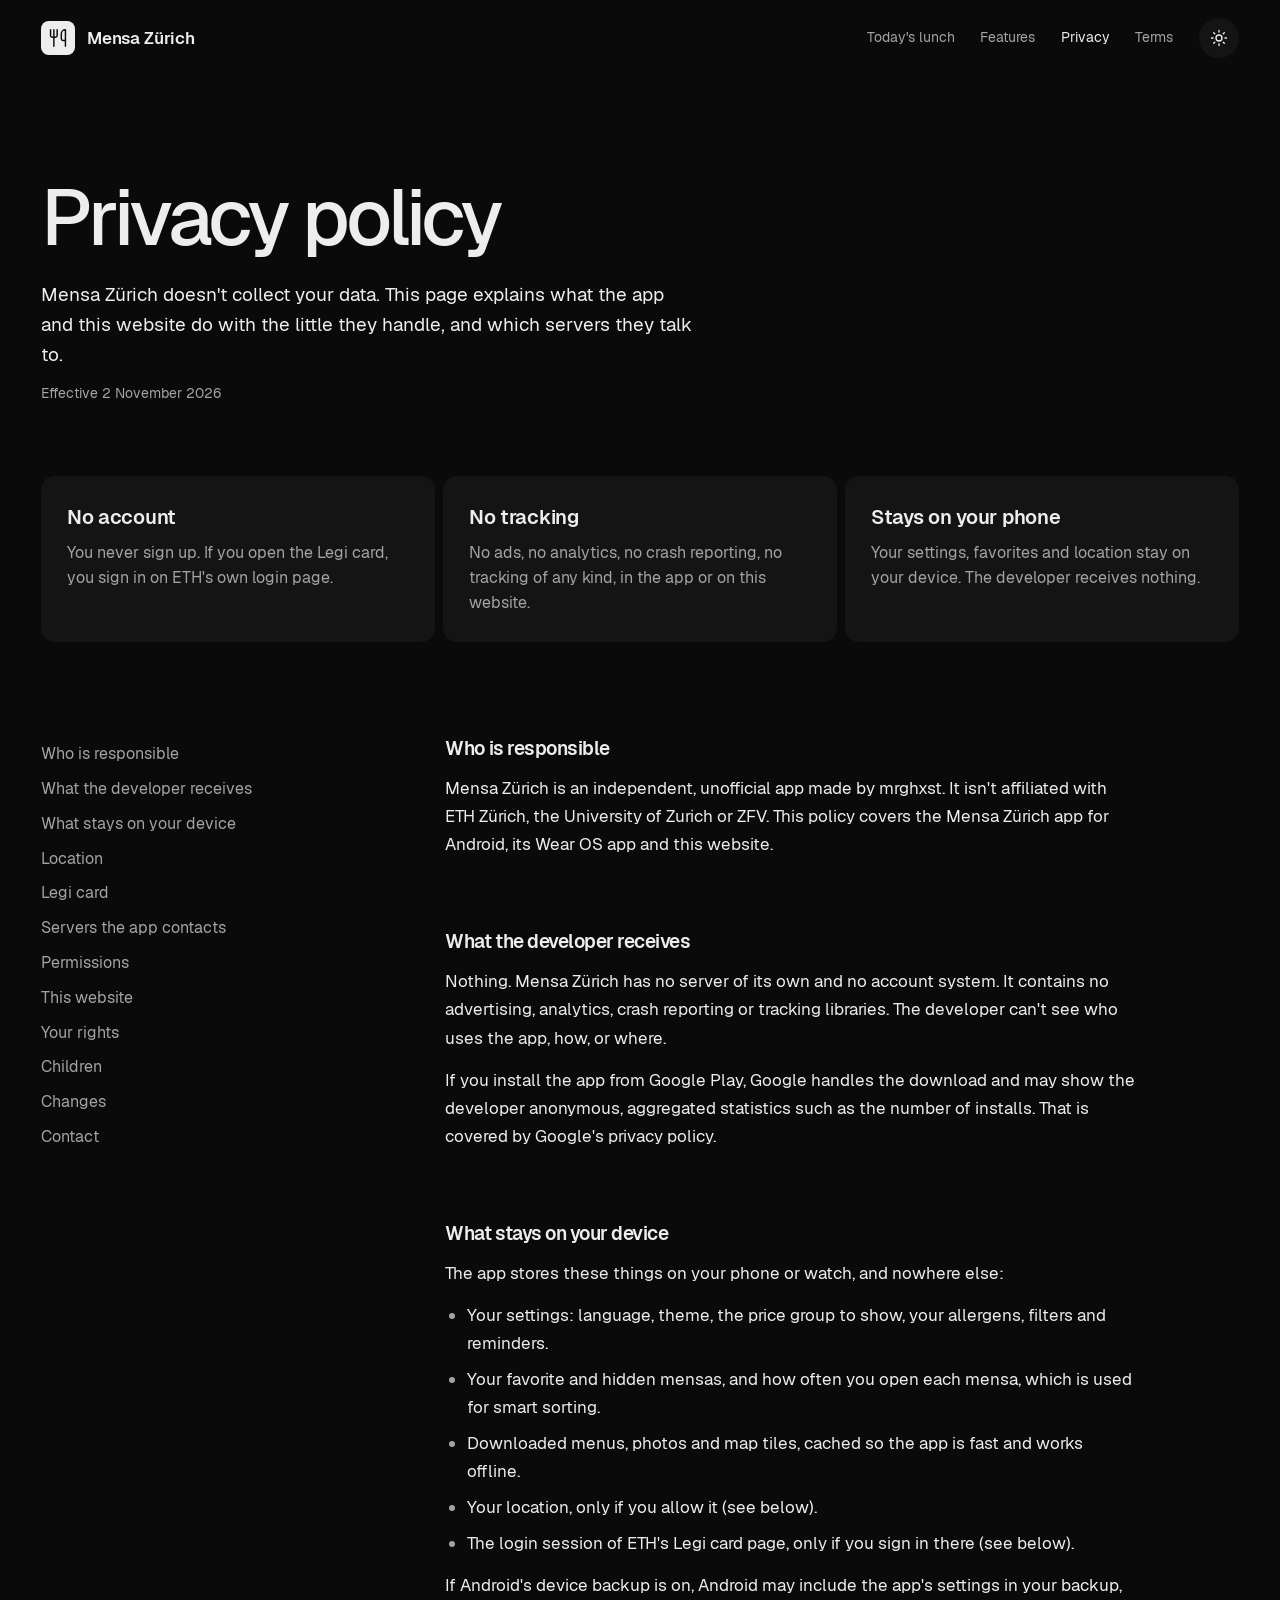
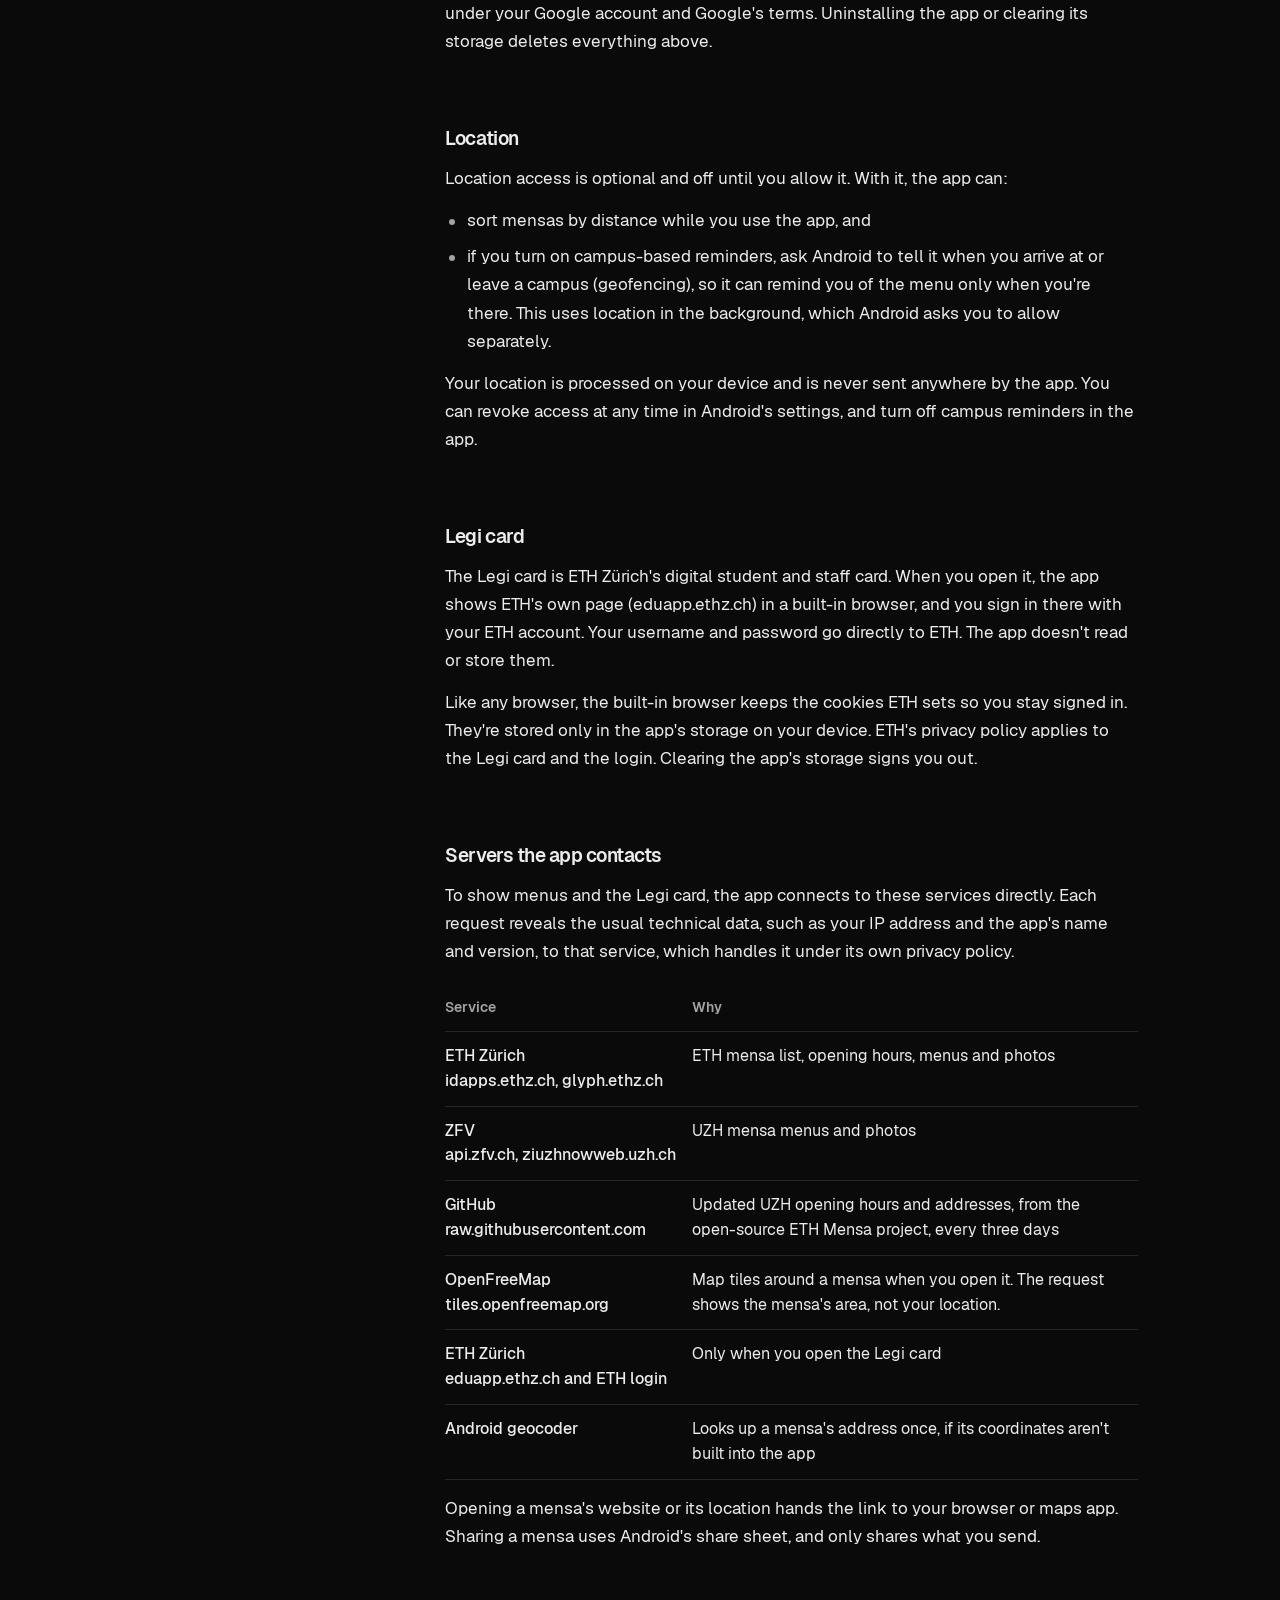
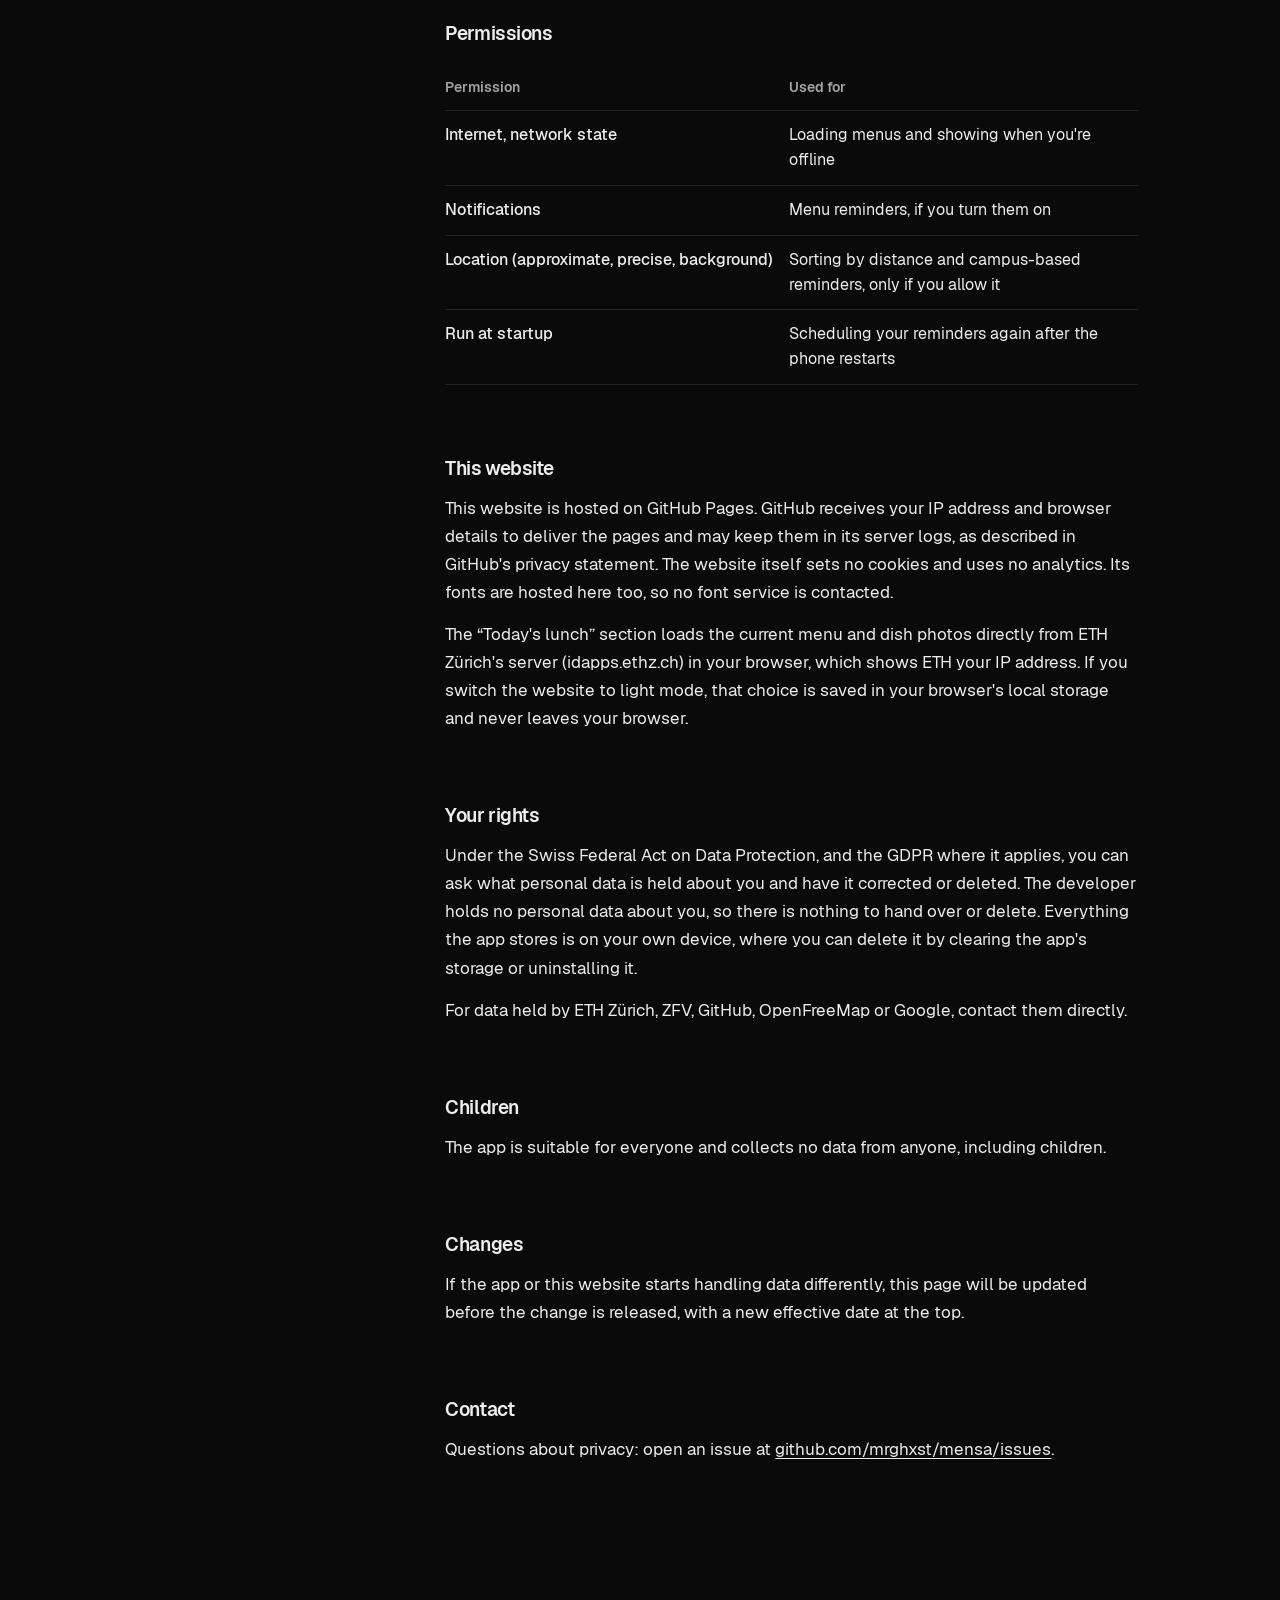
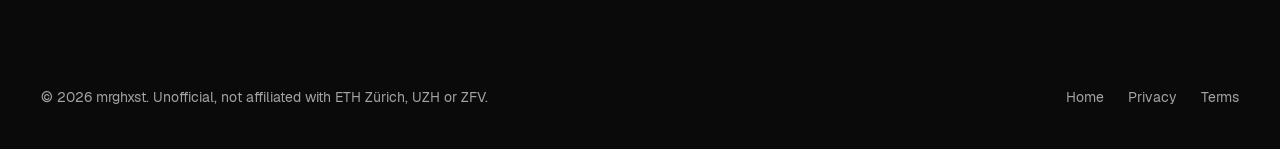
==== site/privacy/index.html @ f8c1325c "feat: website with privacy policy and terms, linked from the app - site/: landing page with real scr" ====
<!doctype html>
<html lang="en">
<head>
<meta charset="utf-8">
<meta name="viewport" content="width=device-width, initial-scale=1, viewport-fit=cover">
<title>Privacy Policy · Mensa Zürich</title>
<meta name="description" content="Mensa Zürich has no accounts, ads, analytics or tracking. What the app and the website do with data, and which servers they contact.">
<meta name="theme-color" content="#0a0a0a">
<link rel="icon" href="../icon.svg" type="image/svg+xml">
<link rel="preload" href="../fonts/geist-medium.woff2" as="font" type="font/woff2" crossorigin>
<script>
  try { if (localStorage.getItem("theme") === "light") document.documentElement.dataset.theme = "light"; } catch (e) {}
  document.documentElement.classList.add("js");
</script>
<link rel="stylesheet" href="../assets/site.css">
</head>
<body>
<a class="skip" href="#main">Skip to content</a>

<header class="nav">
  <a class="wordmark" href="../" aria-label="Mensa Zürich, home">
    <svg class="mark" viewBox="0 0 48 48" aria-hidden="true"><rect width="48" height="48" rx="11"/><g transform="translate(10 10) scale(1.1667)" fill="none" stroke-width="1.75" stroke-linecap="round" stroke-linejoin="round"><path d="M3,2v7c0,1.1 0.9,2 2,2h4a2,2 0 0,0 2,-2V2"/><path d="M7,2v20"/><path d="M21,15V2a5,5 0 0,0 -5,5v6c0,1.1 0.9,2 2,2h3Zm0,0v7"/></g></svg>
    Mensa Zürich
  </a>
  <nav class="nav-links" aria-label="Main">
    <a href="../#today" class="opt">Today's lunch</a>
    <a href="../#features" class="opt">Features</a>
    <a href="./" aria-current="page">Privacy</a>
    <a href="../terms/">Terms</a>
    <div class="nav-end">
      <button class="theme-toggle" type="button" aria-label="Switch to light mode" data-theme-toggle>
        <svg class="sun" viewBox="0 0 24 24" aria-hidden="true"><circle cx="12" cy="12" r="4"/><path d="M12 2v2M12 20v2M4.93 4.93l1.41 1.41M17.66 17.66l1.41 1.41M2 12h2M20 12h2M6.34 17.66l-1.41 1.41M19.07 4.93l-1.41 1.41"/></svg>
        <svg class="moon" viewBox="0 0 24 24" aria-hidden="true"><path d="M12 3a6 6 0 0 0 9 9 9 9 0 1 1-9-9Z"/></svg>
      </button>
    </div>
  </nav>
</header>

<main id="main" class="doc">
  <div class="doc-head">
    <h1>Privacy policy</h1>
    <p>Mensa Zürich doesn't collect your data. This page explains what the app and this website do with the little they handle, and which servers they talk to.</p>
    <p class="meta">Effective 2 November 2026</p>
  </div>

  <div class="doc-summary">
    <div><strong>No account</strong><p>You never sign up. If you open the Legi card, you sign in on ETH's own login page.</p></div>
    <div><strong>No tracking</strong><p>No ads, no analytics, no crash reporting, no tracking of any kind, in the app or on this website.</p></div>
    <div><strong>Stays on your phone</strong><p>Your settings, favorites and location stay on your device. The developer receives nothing.</p></div>
  </div>

  <aside class="toc" aria-label="On this page">
    <nav>
      <a href="#who">Who is responsible</a>
      <a href="#developer">What the developer receives</a>
      <a href="#device">What stays on your device</a>
      <a href="#location">Location</a>
      <a href="#legi">Legi card</a>
      <a href="#servers">Servers the app contacts</a>
      <a href="#permissions">Permissions</a>
      <a href="#website">This website</a>
      <a href="#rights">Your rights</a>
      <a href="#children">Children</a>
      <a href="#changes">Changes</a>
      <a href="#contact">Contact</a>
    </nav>
  </aside>

  <article class="prose">
    <h2 id="who">Who is responsible</h2>
    <p>Mensa Zürich is an independent, unofficial app made by mrghxst. It isn't affiliated with ETH Zürich, the University of Zurich or ZFV. This policy covers the Mensa Zürich app for Android, its Wear OS app and this website.</p>

    <h2 id="developer">What the developer receives</h2>
    <p>Nothing. Mensa Zürich has no server of its own and no account system. It contains no advertising, analytics, crash reporting or tracking libraries. The developer can't see who uses the app, how, or where.</p>
    <p>If you install the app from Google Play, Google handles the download and may show the developer anonymous, aggregated statistics such as the number of installs. That is covered by Google's privacy policy.</p>

    <h2 id="device">What stays on your device</h2>
    <p>The app stores these things on your phone or watch, and nowhere else:</p>
    <ul>
      <li>Your settings: language, theme, the price group to show, your allergens, filters and reminders.</li>
      <li>Your favorite and hidden mensas, and how often you open each mensa, which is used for smart sorting.</li>
      <li>Downloaded menus, photos and map tiles, cached so the app is fast and works offline.</li>
      <li>Your location, only if you allow it (see below).</li>
      <li>The login session of ETH's Legi card page, only if you sign in there (see below).</li>
    </ul>
    <p>If Android's device backup is on, Android may include the app's settings in your backup, under your Google account and Google's terms. Uninstalling the app or clearing its storage deletes everything above.</p>

    <h2 id="location">Location</h2>
    <p>Location access is optional and off until you allow it. With it, the app can:</p>
    <ul>
      <li>sort mensas by distance while you use the app, and</li>
      <li>if you turn on campus-based reminders, ask Android to tell it when you arrive at or leave a campus (geofencing), so it can remind you of the menu only when you're there. This uses location in the background, which Android asks you to allow separately.</li>
    </ul>
    <p>Your location is processed on your device and is never sent anywhere by the app. You can revoke access at any time in Android's settings, and turn off campus reminders in the app.</p>

    <h2 id="legi">Legi card</h2>
    <p>The Legi card is ETH Zürich's digital student and staff card. When you open it, the app shows ETH's own page (eduapp.ethz.ch) in a built-in browser, and you sign in there with your ETH account. Your username and password go directly to ETH. The app doesn't read or store them.</p>
    <p>Like any browser, the built-in browser keeps the cookies ETH sets so you stay signed in. They're stored only in the app's storage on your device. ETH's privacy policy applies to the Legi card and the login. Clearing the app's storage signs you out.</p>

    <h2 id="servers">Servers the app contacts</h2>
    <p>To show menus and the Legi card, the app connects to these services directly. Each request reveals the usual technical data, such as your IP address and the app's name and version, to that service, which handles it under its own privacy policy.</p>
    <table>
      <thead><tr><th scope="col">Service</th><th scope="col">Why</th></tr></thead>
      <tbody>
        <tr><td>ETH Zürich<br>idapps.ethz.ch, glyph.ethz.ch</td><td>ETH mensa list, opening hours, menus and photos</td></tr>
        <tr><td>ZFV<br>api.zfv.ch, ziuzhnowweb.uzh.ch</td><td>UZH mensa menus and photos</td></tr>
        <tr><td>GitHub<br>raw.githubusercontent.com</td><td>Updated UZH opening hours and addresses, from the open-source ETH Mensa project, every three days</td></tr>
        <tr><td>OpenFreeMap<br>tiles.openfreemap.org</td><td>Map tiles around a mensa when you open it. The request shows the mensa's area, not your location.</td></tr>
        <tr><td>ETH Zürich<br>eduapp.ethz.ch and ETH login</td><td>Only when you open the Legi card</td></tr>
        <tr><td>Android geocoder</td><td>Looks up a mensa's address once, if its coordinates aren't built into the app</td></tr>
      </tbody>
    </table>
    <p>Opening a mensa's website or its location hands the link to your browser or maps app. Sharing a mensa uses Android's share sheet, and only shares what you send.</p>

    <h2 id="permissions">Permissions</h2>
    <table>
      <thead><tr><th scope="col">Permission</th><th scope="col">Used for</th></tr></thead>
      <tbody>
        <tr><td>Internet, network state</td><td>Loading menus and showing when you're offline</td></tr>
        <tr><td>Notifications</td><td>Menu reminders, if you turn them on</td></tr>
        <tr><td>Location (approximate, precise, background)</td><td>Sorting by distance and campus-based reminders, only if you allow it</td></tr>
        <tr><td>Run at startup</td><td>Scheduling your reminders again after the phone restarts</td></tr>
      </tbody>
    </table>

    <h2 id="website">This website</h2>
    <p>This website is hosted on GitHub Pages. GitHub receives your IP address and browser details to deliver the pages and may keep them in its server logs, as described in GitHub's privacy statement. The website itself sets no cookies and uses no analytics. Its fonts are hosted here too, so no font service is contacted.</p>
    <p>The “Today's lunch” section loads the current menu and dish photos directly from ETH Zürich's server (idapps.ethz.ch) in your browser, which shows ETH your IP address. If you switch the website to light mode, that choice is saved in your browser's local storage and never leaves your browser.</p>

    <h2 id="rights">Your rights</h2>
    <p>Under the Swiss Federal Act on Data Protection, and the GDPR where it applies, you can ask what personal data is held about you and have it corrected or deleted. The developer holds no personal data about you, so there is nothing to hand over or delete. Everything the app stores is on your own device, where you can delete it by clearing the app's storage or uninstalling it.</p>
    <p>For data held by ETH Zürich, ZFV, GitHub, OpenFreeMap or Google, contact them directly.</p>

    <h2 id="children">Children</h2>
    <p>The app is suitable for everyone and collects no data from anyone, including children.</p>

    <h2 id="changes">Changes</h2>
    <p>If the app or this website starts handling data differently, this page will be updated before the change is released, with a new effective date at the top.</p>

    <h2 id="contact">Contact</h2>
    <p>Questions about privacy: open an issue at <a href="https://github.com/mrghxst/mensa/issues">github.com/mrghxst/mensa/issues</a>.</p>
  </article>
</main>

<div class="doc-foot"></div>
<footer class="mini-foot">
  <span>© 2026 mrghxst. Unofficial, not affiliated with ETH Zürich, UZH or ZFV.</span>
  <nav aria-label="Footer"><a href="../">Home</a><a href="./" aria-current="page">Privacy</a><a href="../terms/">Terms</a></nav>
</footer>
<script src="../assets/site.js" defer></script>
</body>
</html>
---- site/assets/site.css ----
/* Mensa Zürich website. Monochrome, dark by default; [data-theme="light"] switches it. */

@font-face { font-family: "Geist"; src: url("../fonts/geist-regular.woff2") format("woff2"); font-weight: 400; font-style: normal; font-display: swap; }
@font-face { font-family: "Geist"; src: url("../fonts/geist-medium.woff2") format("woff2"); font-weight: 500; font-style: normal; font-display: swap; }
@font-face { font-family: "Geist"; src: url("../fonts/geist-semibold.woff2") format("woff2"); font-weight: 600; font-style: normal; font-display: swap; }
@font-face { font-family: "Geist"; src: url("../fonts/geist-italic.woff2") format("woff2"); font-weight: 400; font-style: italic; font-display: swap; }

:root {
  color-scheme: dark;
  --ground: #0a0a0a;
  --surface: #141414;
  --surface-2: #1d1d1d;
  --surface-3: #262626;
  --ink: #ededed;
  --soft: #a3a3a3;
  --stage: #ededed;
  --on-stage: #0a0a0a;
  --bezel: #000;
  --bezel-ring: #2e2e2e;
  --open: #ededed;
  --closed: #4a4a4a;

  --margin: clamp(16px, 3.2vw, 48px);
  --gap: clamp(8px, 1.2vw, 16px);
  --section: clamp(112px, 15vw, 216px);

  /* Five sizes do the work. */
  --t-display: clamp(46px, 6.2vw, 100px);
  --t-head: clamp(32px, 3.6vw, 52px);
  --t-lead: clamp(18px, 1.5vw, 22px);
  --t-body: 17px;
  --t-small: 14px;

  --ease-out: cubic-bezier(0.22, 1, 0.36, 1);
  --radius: 14px;

  font-family: "Geist", ui-sans-serif, system-ui, -apple-system, "Segoe UI", Roboto, sans-serif;
  font-size: var(--t-body);
  line-height: 1.55;
  color: var(--ink);
  background: var(--ground);
  -webkit-font-smoothing: antialiased;
  text-rendering: optimizeLegibility;
}

:root[data-theme="light"] {
  color-scheme: light;
  --ground: #fafafa;
  --surface: #f0f0f0;
  --surface-2: #e6e6e6;
  --surface-3: #dadada;
  --ink: #0a0a0a;
  --soft: #555;
  --stage: #0a0a0a;
  --on-stage: #fafafa;
  --bezel: #000;
  --bezel-ring: #333;
  --open: #0a0a0a;
  --closed: #b5b5b5;
}

*, *::before, *::after { box-sizing: border-box; }
html { -webkit-text-size-adjust: 100%; scroll-behavior: smooth; scroll-padding-top: 88px; }
body { margin: 0; background: var(--ground); color: var(--ink); overflow-x: hidden; }
img { display: block; max-width: 100%; height: auto; }
a { color: inherit; text-decoration-thickness: 1px; text-underline-offset: 0.2em; }
h1, h2, h3, p, ul, ol, figure, blockquote { margin: 0; }
ul, ol { padding: 0; list-style: none; }
button, input, select { font: inherit; color: inherit; }
::selection { background: var(--ink); color: var(--ground); }
:focus-visible { outline: 2px solid var(--ink); outline-offset: 3px; border-radius: 4px; }

.skip { position: absolute; left: var(--margin); top: -60px; z-index: 50; padding: 10px 16px; background: var(--ink); color: var(--ground); border-radius: 999px; text-decoration: none; }
.skip:focus { top: 12px; }

.wrap { padding-inline: var(--margin); }

/* ---------- Navigation ---------- */
.nav {
  position: sticky; top: 0; z-index: 40;
  display: flex; align-items: center; justify-content: space-between; gap: 24px;
  padding: 18px var(--margin);
  background: var(--ground);
}
.wordmark { display: inline-flex; align-items: center; gap: 12px; font-weight: 600; font-size: 17px; letter-spacing: -0.01em; text-decoration: none; }
.mark { width: 34px; height: 34px; flex: none; }
.mark rect { fill: var(--ink); }
.mark g { stroke: var(--ground); }
.nav-links { display: flex; align-items: center; gap: clamp(16px, 2vw, 32px); font-size: 14px; }
.nav-links a { text-decoration: none; color: var(--soft); transition: color 0.2s; }
.nav-links a:hover, .nav-links a[aria-current="page"] { color: var(--ink); }
.nav-links a.btn, .nav-links a.btn:hover { color: var(--ground); }
.nav-end { display: flex; align-items: center; gap: 10px; }

.theme-toggle {
  display: inline-grid; place-items: center; width: 40px; height: 40px; border: 0; border-radius: 999px;
  background: var(--surface); cursor: pointer; transition: background 0.2s, transform 0.15s var(--ease-out);
}
.theme-toggle:hover { background: var(--surface-2); }
.theme-toggle:active { transform: scale(0.92); }
.theme-toggle svg { width: 18px; height: 18px; fill: none; stroke: currentColor; stroke-width: 1.8; stroke-linecap: round; stroke-linejoin: round; }
.theme-toggle .moon, :root[data-theme="light"] .theme-toggle .sun { display: none; }
:root[data-theme="light"] .theme-toggle .moon { display: block; }

/* ---------- Buttons ---------- */
.btn {
  display: inline-flex; align-items: center; justify-content: center; gap: 10px;
  min-height: 48px; padding: 0 22px; border: 0; border-radius: 999px;
  background: var(--ink); color: var(--ground);
  font-weight: 500; font-size: 17px; text-decoration: none; white-space: nowrap; cursor: pointer;
  transition: transform 0.18s var(--ease-out), background 0.2s, opacity 0.2s;
}
.btn:hover { transform: translateY(-1px); }
.btn:active { transform: scale(0.97); }
.btn.small { min-height: 40px; padding: 0 18px; font-size: 14px; }
.btn[aria-disabled="true"] { cursor: default; background: var(--surface-2); color: var(--ink); }
.btn[aria-disabled="true"]:hover, .btn[aria-disabled="true"]:active { transform: none; }
.btn svg { width: 18px; height: 18px; flex: none; }
.link-arrow { display: inline-flex; align-items: center; gap: 8px; min-height: 48px; font-weight: 500; text-decoration: none; }
.link-arrow span { transition: transform 0.2s var(--ease-out); }
.link-arrow:hover span { transform: translateY(3px); }

/* ---------- Hero ---------- */
.hero { position: relative; min-height: min(1020px, 112svh); overflow: hidden; }
.hero-copy { position: relative; z-index: 2; padding: clamp(40px, 9vh, 120px) var(--margin) 0; max-width: 1180px; }
.hero h1 { font-size: var(--t-display); font-weight: 500; line-height: 0.98; letter-spacing: -0.045em; max-width: 9.6em; }
.hero-lead { margin-top: 36px; font-size: var(--t-lead); line-height: 1.5; max-width: 34em; }
.hero-actions { display: flex; flex-wrap: wrap; align-items: center; gap: 12px 24px; margin-top: 36px; }

.stage {
  position: absolute; z-index: 1; left: 38%; right: 0; top: 47%; bottom: 0;
  background: var(--stage);
  border-top-left-radius: 28px;
}
.stage-phones { position: absolute; left: 10%; top: 64px; display: flex; gap: clamp(20px, 3vw, 44px); align-items: flex-start; }
.stage-phones .phone:nth-child(2) { margin-top: 96px; }

.phone {
  width: clamp(230px, 20vw, 300px); flex: none;
  padding: 9px; border-radius: 46px; background: var(--bezel);
  outline: 1.5px solid var(--bezel-ring); outline-offset: -1.5px;
}
.phone img, .phone video { display: block; width: 100%; height: auto; aspect-ratio: 720 / 1616; object-fit: cover; border-radius: 37px; background: var(--surface); }

/* ---------- Sections ---------- */
section { position: relative; }
.section { padding-top: var(--section); }
.section-head { padding-inline: var(--margin); max-width: 820px; }
.section-head h2, .h2 { font-size: var(--t-head); font-weight: 500; line-height: 1.04; letter-spacing: -0.035em; }
.section-head p { margin-top: 20px; font-size: var(--t-lead); line-height: 1.5; max-width: 36em; }

/* ---------- Live menu ---------- */
.demo {
  margin: 56px var(--margin) 0; display: grid; grid-template-columns: 62fr 38fr;
  background: var(--surface); border-radius: var(--radius); overflow: hidden; min-height: 640px;
}
.demo-menu { padding: clamp(20px, 2.4vw, 36px); }
.demo-head { display: flex; flex-wrap: wrap; align-items: baseline; justify-content: space-between; gap: 6px 20px; }
.demo-head strong { font-size: 20px; font-weight: 600; letter-spacing: -0.02em; }
.demo-head span { color: var(--soft); font-size: 16px; }
.meals { margin-top: 24px; display: grid; gap: 8px; }
.meal {
  display: grid; grid-template-columns: 1fr 72px; gap: 16px; align-items: center;
  padding: 16px 18px; background: var(--ground); border-radius: 12px;
  transition: opacity 0.25s, transform 0.3s var(--ease-out);
}
.meal-top { display: flex; align-items: baseline; justify-content: space-between; gap: 12px; }
.meal-line { font-size: 14px; font-weight: 600; letter-spacing: 0.01em; }
.meal-price { font-size: 16px; font-weight: 500; font-variant-numeric: tabular-nums; white-space: nowrap; }
.meal-name { margin-top: 4px; font-size: 17px; font-weight: 600; letter-spacing: -0.01em; }
.meal-desc { margin-top: 2px; font-size: 16px; line-height: 1.45; color: var(--soft); }
.meal-tags { margin-top: 8px; display: flex; flex-wrap: wrap; gap: 6px; }
.meal-tags span { font-size: 14px; padding: 2px 9px; border-radius: 999px; background: var(--surface-2); color: var(--soft); }
.meal-tags span.hit { background: var(--ink); color: var(--ground); }
.meal img { width: 72px; height: 72px; object-fit: cover; border-radius: 12px; background: var(--surface-2); }
.meals-note { margin-top: 16px; font-size: 14px; color: var(--soft); min-height: 1.5em; }
.meal.is-hidden { display: none; }

.demo-controls { background: var(--surface-2); padding: 12px 0; display: flex; flex-direction: column; }
.demo-controls fieldset { border: 0; margin: 0; padding: 0; }
.demo-controls legend { padding: 18px 24px 6px; font-size: 16px; color: var(--soft); }
.row {
  display: flex; align-items: center; justify-content: space-between; gap: 16px;
  min-height: 48px; padding: 0 24px; font-size: 14px;
}
.row select {
  appearance: none; -webkit-appearance: none; max-width: 62%; min-height: 36px; padding: 0 34px 0 14px;
  border: 0; border-radius: 999px; background: var(--surface-3) url("data:image/svg+xml,%3Csvg xmlns='http://www.w3.org/2000/svg' width='12' height='12' viewBox='0 0 24 24' fill='none' stroke='%23a3a3a3' stroke-width='2.5' stroke-linecap='round' stroke-linejoin='round'%3E%3Cpath d='m6 9 6 6 6-6'/%3E%3C/svg%3E") no-repeat right 12px center;
  font-size: 14px; font-weight: 500; text-overflow: ellipsis; cursor: pointer;
}
.seg { display: inline-flex; padding: 3px; background: var(--surface-3); border-radius: 999px; }
.seg label { position: relative; }
.seg input { position: absolute; opacity: 0; inset: 0; margin: 0; cursor: pointer; }
.seg span { display: block; padding: 6px 12px; border-radius: 999px; font-size: 14px; font-weight: 500; color: var(--soft); transition: background 0.2s, color 0.2s; }
.seg input:checked + span { background: var(--ink); color: var(--ground); }
.seg input:focus-visible + span { outline: 2px solid var(--ink); outline-offset: 2px; }

.switch { position: relative; width: 44px; height: 26px; flex: none; }
.switch input { position: absolute; inset: 0; opacity: 0; margin: 0; cursor: pointer; z-index: 1; }
.switch span { position: absolute; inset: 0; border-radius: 999px; background: var(--surface-3); transition: background 0.2s; }
.switch span::after { content: ""; position: absolute; left: 3px; top: 3px; width: 20px; height: 20px; border-radius: 50%; background: var(--soft); transition: transform 0.25s var(--ease-out), background 0.2s; }
.switch input:checked + span { background: var(--ink); }
.switch input:checked + span::after { transform: translateX(18px); background: var(--ground); }
.switch input:focus-visible + span { outline: 2px solid var(--ink); outline-offset: 2px; }
.more-toggle { display: none; }
.demo-foot { margin-top: auto; padding: 20px 24px 12px; font-size: 16px; color: var(--soft); }
.demo-after { padding: 20px var(--margin) 0; color: var(--soft); font-size: 16px; }

/* ---------- Features ---------- */
.cells { margin: 56px var(--margin) 0; display: grid; grid-template-columns: repeat(3, 1fr); gap: 8px; }
.cell { position: relative; height: 460px; background: var(--surface); border-radius: var(--radius); overflow: hidden; display: flex; flex-direction: column; }
.cell-text { padding: 26px 26px 0; }
.cell.frag-first .cell-text { padding: 0 26px 26px; order: 2; }
.cell h3 { font-size: 20px; font-weight: 600; letter-spacing: -0.015em; line-height: 1.25; }
.cell p { margin-top: 8px; font-size: 16px; line-height: 1.5; color: var(--soft); max-width: 34em; }
.frag { position: relative; flex: 1; min-height: 0; }
.frag img { position: absolute; width: calc(100% - 26px); max-width: 520px; border-radius: 16px 0 0 0; }
.cell:not(.frag-first) .frag img { top: 26px; left: 26px; }
.cell.frag-first .frag img { bottom: 26px; right: 0; border-radius: 16px 0 0 16px; }
.frag.short img { position: absolute; }
.cell:not(.frag-first) .frag.short img { top: auto; bottom: 0; border-radius: 16px 0 0 0; }
.cell.frag-first .frag.tall img { top: 0; bottom: auto; border-radius: 0 0 0 16px; }

/* ---------- Mensa list ---------- */
.places { margin: 56px var(--margin) 0; display: grid; grid-template-columns: 1fr 1fr; gap: 40px var(--gap); }
.places-col { background: var(--surface); border-radius: var(--radius); padding: clamp(24px, 3vw, 44px); }
.places-col h3 { font-size: 20px; font-weight: 600; letter-spacing: -0.02em; }
.group { margin-top: 32px; }
.group-name { font-size: 16px; color: var(--soft); margin-bottom: 4px; }
.place { display: flex; align-items: center; gap: 12px; min-height: 38px; }
.place .dot { width: 10px; height: 10px; border-radius: 50%; background: var(--closed); flex: none; transition: background 0.3s; }
.place .dot.is-open { background: var(--open); }
.place-name { flex: 1; font-size: 17px; }
.place-hours { font-size: 14px; color: var(--soft); font-variant-numeric: tabular-nums; white-space: nowrap; }
.places-legend { padding: 20px var(--margin) 0; font-size: 16px; color: var(--soft); display: flex; align-items: center; gap: 10px; }
.places-legend .dot { width: 10px; height: 10px; border-radius: 50%; background: var(--open); }

/* ---------- Letter ---------- */
.letter { max-width: 600px; margin: 0 auto; padding: var(--section) var(--margin) 0; }
.letter .mark { width: 48px; height: 48px; }
.letter h2 { margin-top: 28px; }
.letter p { margin-top: 1.1em; font-size: 17px; line-height: 1.6; }
.letter .sign { margin-top: 40px; }
.letter .sign em { display: block; font-size: var(--t-lead); }
.letter .sign span { font-size: var(--t-small); color: var(--soft); }
.marker { background: var(--ink); color: var(--ground); padding: 0 0.25em; border-radius: 3px; }

/* ---------- Closing ---------- */
.closing {
  margin-top: var(--section); min-height: 90svh; background: var(--stage); color: var(--on-stage);
  display: grid; grid-template-columns: repeat(12, 1fr); gap: var(--gap); padding: 0 var(--margin); overflow: hidden;
}
.closing-copy { grid-column: 1 / span 6; align-self: end; padding-bottom: clamp(40px, 7vw, 96px); }
.closing-copy h2 { font-size: clamp(56px, 7vw, 112px); font-weight: 500; line-height: 0.94; letter-spacing: -0.05em; }
.closing-copy p { margin-top: 24px; font-size: var(--t-lead); max-width: 26em; }
.closing-copy .btn { margin-top: 32px; background: var(--on-stage); color: var(--stage); }
.closing-copy .btn[aria-disabled="true"] { background: transparent; color: var(--on-stage); outline: 1.5px solid currentColor; outline-offset: -1.5px; }
.closing-phone { grid-column: 8 / span 4; align-self: start; justify-self: center; padding-top: clamp(64px, 9vw, 120px); }
.closing-phone .phone { width: clamp(240px, 22vw, 320px); }

/* ---------- Footer tiles ---------- */
.tiles { display: grid; grid-template-columns: repeat(12, 1fr); gap: 8px; padding: 8px; }
.tile { background: var(--surface); border-radius: var(--radius); padding: 24px; min-height: 220px; display: flex; flex-direction: column; justify-content: space-between; gap: 20px; }
.t-statement { grid-column: 1 / span 4; }
.t-statement p:first-child { font-size: 20px; line-height: 1.35; letter-spacing: -0.01em; }
.t-statement .legal { font-size: var(--t-small); color: var(--soft); }
.t-nav { grid-column: 5 / span 3; justify-content: flex-start; }
.t-nav a { display: block; padding: 3px 0; text-decoration: none; color: var(--soft); transition: color 0.2s; }
.t-nav a:hover { color: var(--ink); }
.t-time { grid-column: 8 / span 2; }
.t-time .clock { font-size: var(--t-head); font-weight: 500; letter-spacing: -0.03em; font-variant-numeric: tabular-nums; }
.t-time p { color: var(--soft); font-size: 16px; }
.t-contact { grid-column: 10 / span 3; }
.t-contact a { font-size: 20px; text-decoration: none; overflow-wrap: anywhere; }
.t-contact a:hover { text-decoration: underline; }
.t-contact p { color: var(--soft); font-size: 16px; }
.t-word { grid-column: 1 / span 8; min-height: 320px; background: var(--ink); color: var(--ground); justify-content: center; align-items: center; overflow: hidden; }
.t-word span { font-size: clamp(48px, 8.4vw, 136px); font-weight: 600; letter-spacing: -0.055em; line-height: 1; white-space: nowrap; }
.t-get { grid-column: 9 / span 4; min-height: 320px; background: var(--surface-2); text-decoration: none; transition: background 0.25s; }
.t-get:hover { background: var(--surface-3); }
.t-get strong { font-size: var(--t-head); font-weight: 500; letter-spacing: -0.025em; line-height: 1.15; }
.t-get svg { align-self: flex-end; width: 56px; height: 56px; fill: none; stroke: currentColor; stroke-width: 4; stroke-linecap: round; stroke-linejoin: round; transition: transform 0.3s var(--ease-out); }
.t-get:hover svg { transform: translate(4px, -4px); }

/* ---------- Legal pages ---------- */
.doc { display: grid; grid-template-columns: repeat(12, 1fr); gap: var(--gap); padding: clamp(48px, 8vw, 112px) var(--margin) 0; }
.doc-head { grid-column: 1 / -1; }
.doc-head h1 { font-size: var(--t-display); font-weight: 500; line-height: 0.98; letter-spacing: -0.045em; }
.doc-head p { margin-top: 24px; font-size: var(--t-lead); max-width: 34em; }
.doc-summary { grid-column: 1 / -1; margin-top: 56px; display: grid; grid-template-columns: repeat(3, 1fr); gap: 8px; }
.doc-summary div { background: var(--surface); border-radius: var(--radius); padding: 26px; }
.doc-summary strong { display: block; font-size: 20px; font-weight: 600; letter-spacing: -0.015em; }
.doc-summary p { margin-top: 8px; font-size: 16px; color: var(--soft); }
.toc { grid-column: 1 / span 3; margin-top: 80px; }
.toc nav { position: sticky; top: 96px; }
.toc a { display: block; padding: 5px 0; font-size: 16px; color: var(--soft); text-decoration: none; transition: color 0.2s; }
.toc a:hover, .toc a.is-current { color: var(--ink); }
.prose { grid-column: 5 / span 7; margin-top: 80px; max-width: 720px; }
.prose h2 { font-size: var(--t-lead); font-weight: 600; letter-spacing: -0.025em; line-height: 1.2; margin-top: 72px; }
.prose h2:first-child { margin-top: 0; }
.prose h3 { font-size: 20px; font-weight: 600; margin-top: 32px; }
.prose p, .prose li { font-size: 17px; line-height: 1.65; }
.prose p { margin-top: 14px; }
.prose ul { margin-top: 14px; display: grid; gap: 8px; }
.prose ul li { padding-left: 22px; position: relative; }
.prose ul li::before { content: ""; position: absolute; left: 4px; top: 0.72em; width: 6px; height: 6px; border-radius: 50%; background: var(--soft); }
.prose table { width: 100%; margin-top: 20px; border-collapse: collapse; font-size: 16px; }
.prose th, .prose td { text-align: left; vertical-align: top; padding: 12px 16px 12px 0; border-bottom: 1px solid var(--surface-3); }
.prose th { font-weight: 600; color: var(--soft); font-size: 14px; }
.prose td:first-child { font-weight: 500; white-space: nowrap; }
.prose .note { margin-top: 24px; padding: 20px 22px; background: var(--surface); border-radius: 12px; }
.prose .note strong { font-weight: 600; }
.doc-foot { padding: var(--section) var(--margin) 0; }
.mini-foot { display: flex; flex-wrap: wrap; justify-content: space-between; gap: 16px 32px; padding: 32px var(--margin) 40px; color: var(--soft); font-size: var(--t-small); }
.mini-foot nav { display: flex; gap: 24px; }
.mini-foot a { text-decoration: none; }
.mini-foot a:hover { color: var(--ink); }

/* ---------- Motion ---------- */
.js .reveal > * { opacity: 0; transform: translateY(24px); transition: opacity 0.7s var(--ease-out), transform 0.8s var(--ease-out); }
.js .reveal.in > * { opacity: 1; transform: none; }
.js .reveal.in > *:nth-child(2) { transition-delay: 0.07s; }
.js .reveal.in > *:nth-child(3) { transition-delay: 0.14s; }
.js .reveal.in > *:nth-child(4) { transition-delay: 0.21s; }
.js .reveal.in > *:nth-child(5) { transition-delay: 0.28s; }
.js .reveal.in > *:nth-child(6) { transition-delay: 0.35s; }

.js .stage { animation: shutter 1.1s var(--ease-out) 0.15s both; }
.js .stage-phones { animation: settle 1.3s var(--ease-out) 0.15s both; }
@keyframes shutter { from { clip-path: inset(100% 0 0 0); } to { clip-path: inset(0); } }
@keyframes settle { from { transform: translateY(80px) scale(1.06); opacity: 0; } }
.js .hero-copy > *:not(h1) { animation: rise 0.7s var(--ease-out) both; }
.js .hero-copy > *:nth-child(3) { animation-delay: 0.08s; }
@keyframes rise { from { opacity: 0; transform: translateY(20px); } }
.meal.enter { animation: rise 0.45s var(--ease-out) both; }

@media (prefers-reduced-motion: reduce) {
  html { scroll-behavior: auto; }
  .js .reveal > *, .js .stage, .js .stage-phones, .js .hero-copy > *, .meal.enter { animation: none !important; transition: none !important; opacity: 1 !important; transform: none !important; }
  .btn, .theme-toggle, .t-get svg { transition: none; }
}

/* ---------- Tablet ---------- */
@media (max-width: 1080px) {
  .nav-links .opt { display: none; }
  .stage { left: 22%; top: 52%; }
  .demo { grid-template-columns: 1fr; }
  .cells { grid-template-columns: 1fr 1fr; }
  .closing-phone { grid-column: 8 / span 5; }
  .t-statement { grid-column: 1 / span 6; }
  .t-nav { grid-column: 7 / span 6; }
  .t-time { grid-column: 1 / span 6; }
  .t-contact { grid-column: 7 / span 6; }
  .t-word { grid-column: 1 / -1; }
  .t-get { grid-column: 1 / -1; min-height: 200px; }
  .toc { display: none; }
  .prose { grid-column: 1 / -1; margin-top: 64px; }
}

/* ---------- Phone ---------- */
@media (max-width: 720px) {
  .nav { padding-block: 14px; }
  .nav-links a:not(.btn) { display: none; }
  .wordmark { font-size: 17px; }
  .hero { min-height: 0; overflow: visible; }
  .hero-copy { padding-top: 32px; }
  .hero h1 { font-size: 9.4vw; }
  .hero-lead { font-size: 17px; margin-top: 24px; }
  .stage { position: relative; inset: auto; margin: 48px 0 0 16px; height: 540px; overflow: hidden; }
  .stage-phones { left: 16px; top: 40px; gap: 16px; }
  .phone { width: 62vw; max-width: 280px; border-radius: 40px; padding: 8px; }
  .phone img, .phone video { border-radius: 32px; }
  .stage-phones .phone:nth-child(2) { margin-top: 64px; }

  .demo { margin-inline: 0; border-radius: 0; min-height: 0; }
  .demo-controls .opt-row { display: none; }
  .demo-controls.show-all .opt-row { display: flex; }
  .more-toggle { display: flex; min-height: 52px; padding: 0 24px; align-items: center; border: 0; background: none; font-weight: 500; text-decoration: underline; text-underline-offset: 0.2em; cursor: pointer; }
  .demo-controls.show-all .more-toggle { display: none; }
  .row { min-height: 52px; }
  .meal { grid-template-columns: 1fr 72px; padding: 14px; }

  .cells { grid-template-columns: 1fr; gap: 6px; }
  .cell { height: auto; }
  .cell .frag { height: 300px; flex: none; }
  .cell.frag-first .cell-text { order: 0; padding: 24px 24px 0; }
  .cell .frag img, .cell.frag-first .frag img { top: 24px; bottom: auto; width: calc(100% - 24px); }
  .cell:nth-child(odd) .frag img { left: 24px; right: auto; border-radius: 14px 0 0 0; }
  .cell:nth-child(even) .frag img { right: 24px; left: auto; border-radius: 0 14px 0 0; }
  .cell .frag.short { height: auto; }
  .cell .frag.short img { position: relative; top: 0; margin-top: 24px; }
  .cell:nth-child(even) .frag.short img { margin-left: 0; }

  .places { grid-template-columns: 1fr; gap: 6px; margin-inline: 0; }
  .places-col { border-radius: 0; padding: 24px 20px; }
  .place { min-height: 44px; }

  .closing { grid-template-columns: 1fr; min-height: 84svh; padding-top: 56px; }
  .closing-copy, .closing-phone { grid-column: 1; }
  .closing-copy { align-self: start; padding-bottom: 0; }
  .closing-copy h2 { font-size: 15vw; }
  .closing-copy .btn { width: 100%; min-height: 52px; }
  .closing-phone { padding-top: 48px; margin-bottom: -180px; }

  .tiles { grid-template-columns: 1fr 1fr; grid-auto-flow: row dense; gap: 6px; padding: 6px; }
  .tile { padding: 20px; min-height: 0; }
  .t-word { order: -2; grid-column: 1 / -1; min-height: 160px; }
  .t-word span { font-size: 13.6vw; }
  .t-get { order: -1; grid-column: 1 / -1; min-height: 160px; }
  .t-nav { grid-column: 1; }
  .t-contact { grid-column: 2; }
  .t-contact a { font-size: 17px; word-break: break-word; }
  .t-time { grid-column: 1; }
  .t-statement { grid-column: 2; }
  .t-statement p:first-child { font-size: 17px; }

  .doc-summary { grid-template-columns: 1fr; }
  .prose td:first-child { white-space: normal; }
}

.doc-head .meta { margin-top: 14px; font-size: var(--t-small); color: var(--soft); }
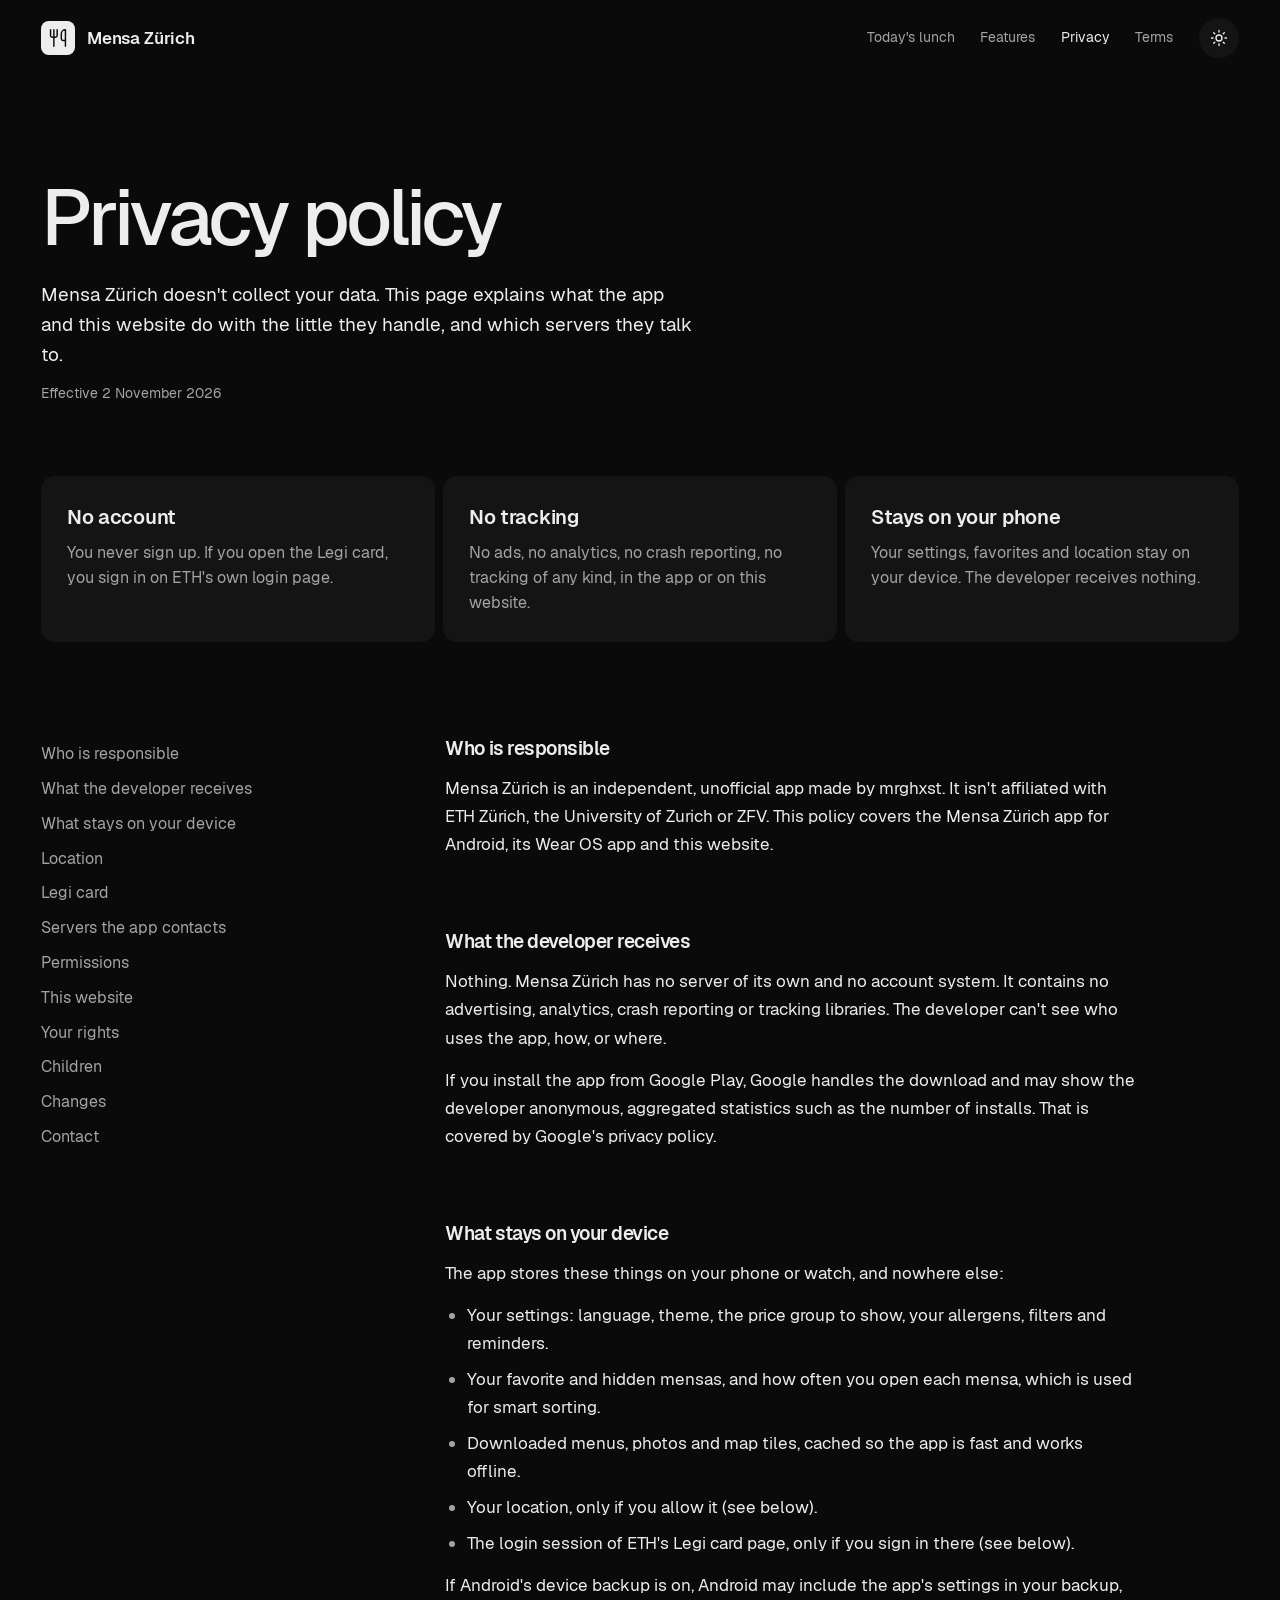
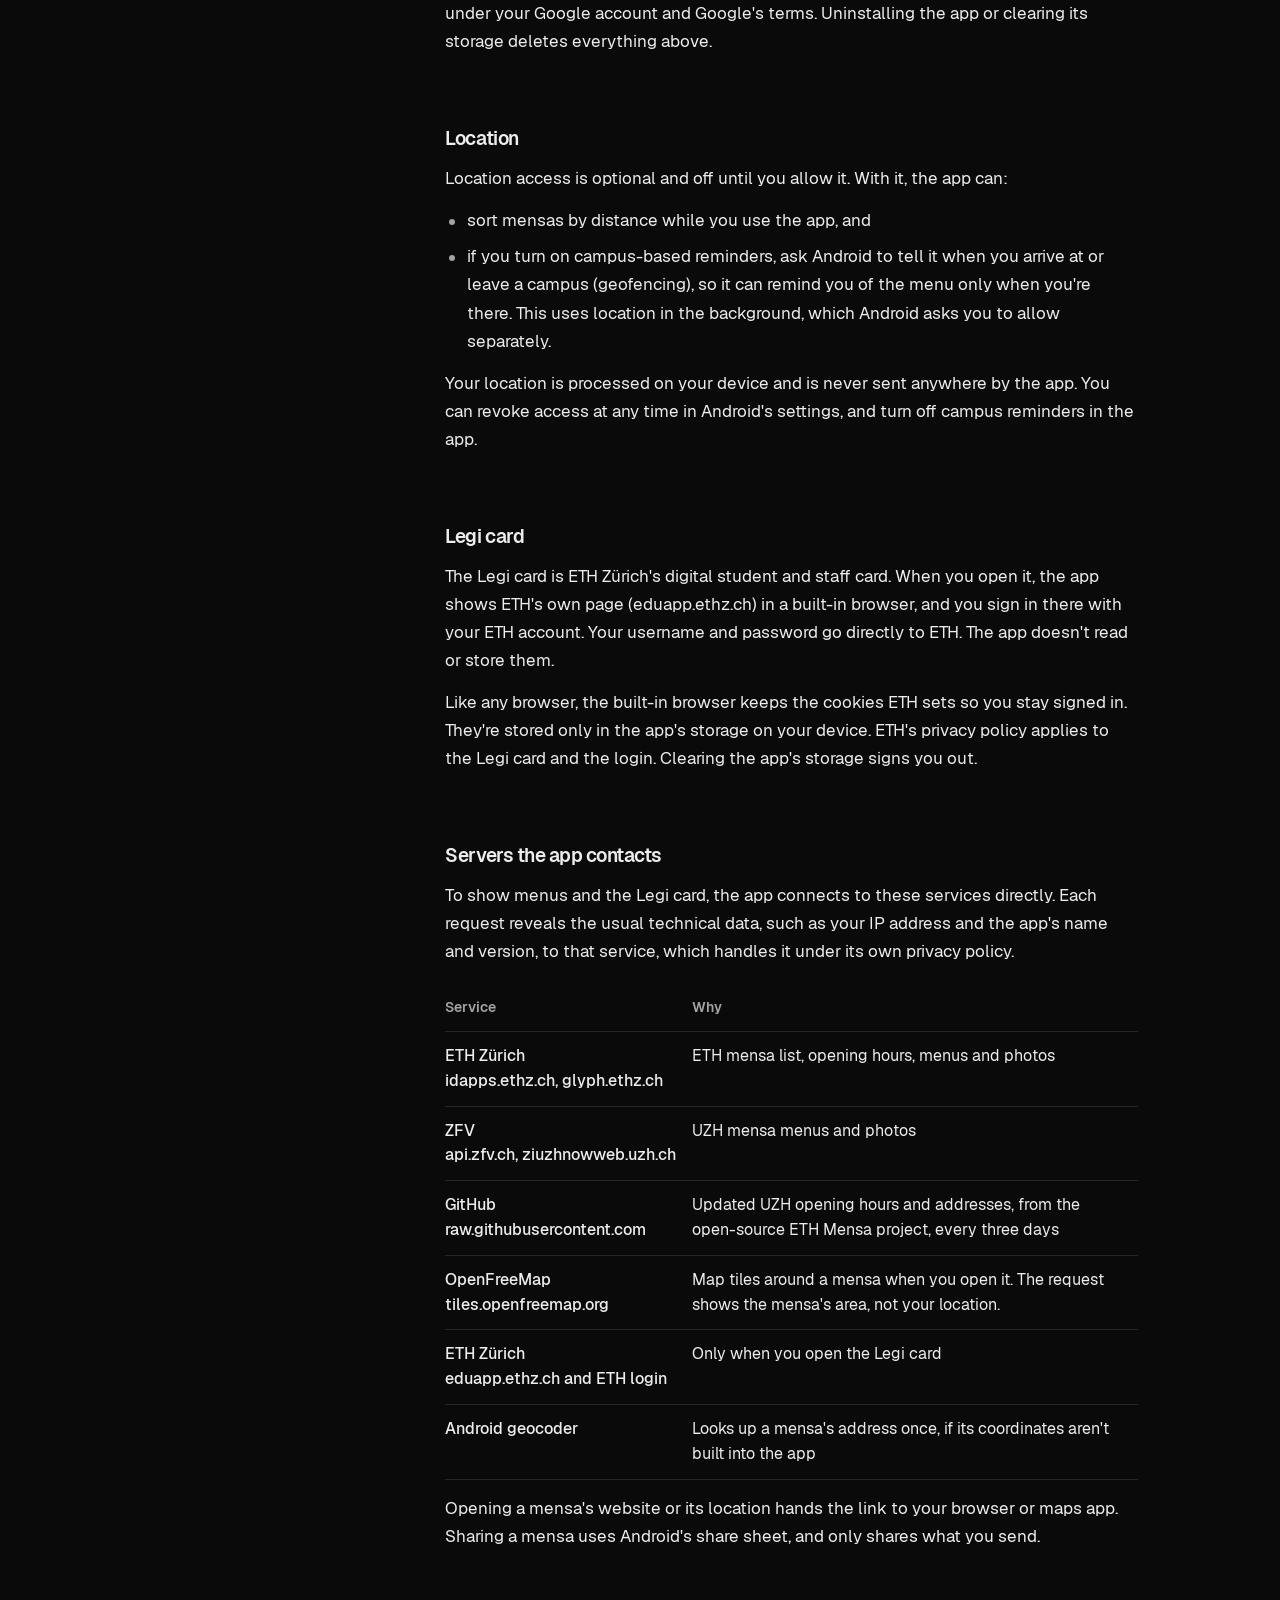
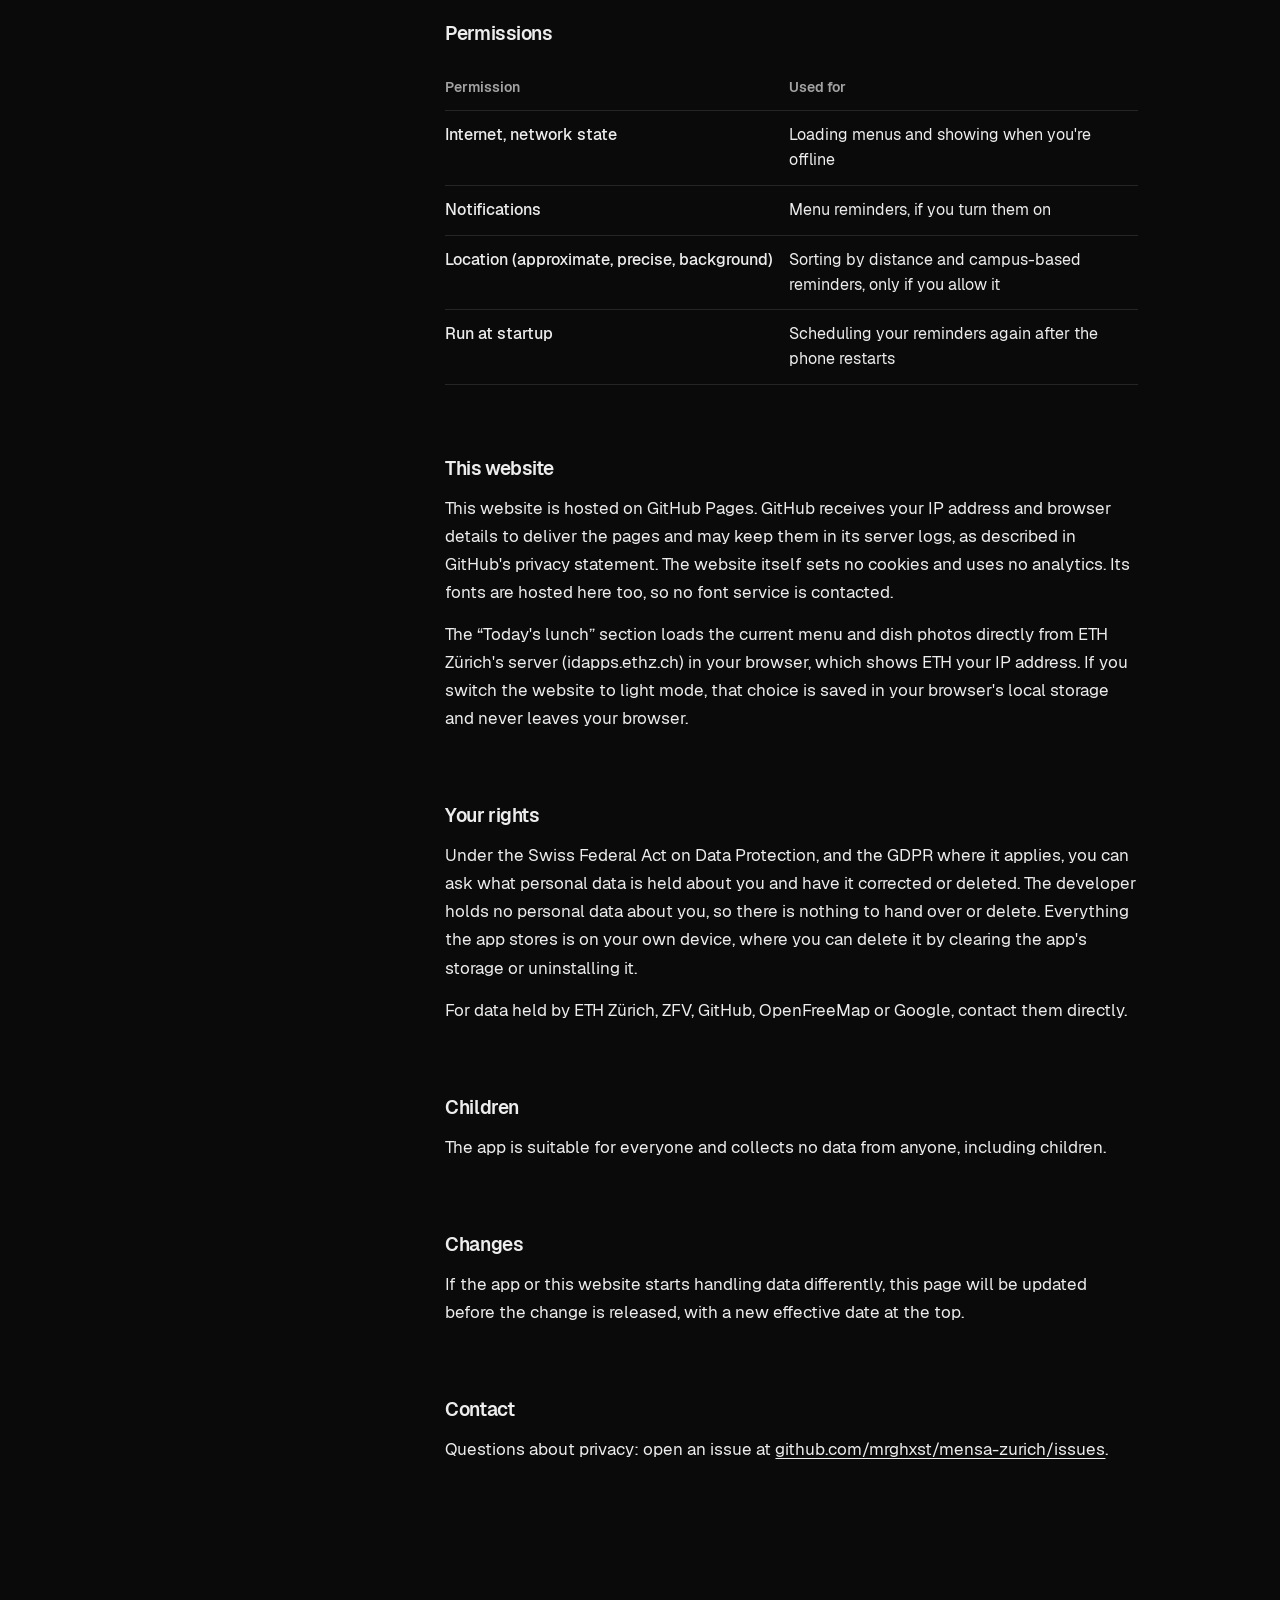
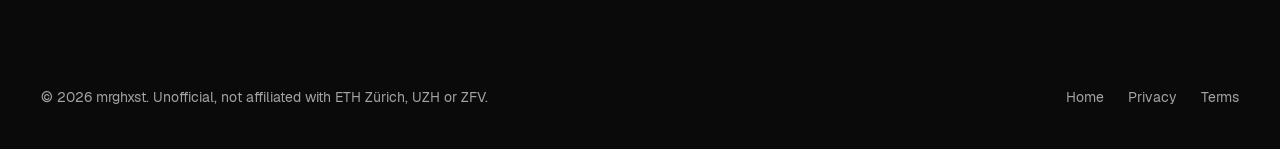
==== commit 82a5928f: "feat: publish the website from this repository and build releases in CI; version 1.0.2 The site move" ====
--- a/site/privacy/index.html
+++ b/site/privacy/index.html
@@ -138,7 +138,7 @@
     <p>If the app or this website starts handling data differently, this page will be updated before the change is released, with a new effective date at the top.</p>
 
     <h2 id="contact">Contact</h2>
-    <p>Questions about privacy: open an issue at <a href="https://github.com/mrghxst/mensa/issues">github.com/mrghxst/mensa/issues</a>.</p>
+    <p>Questions about privacy: open an issue at <a href="https://github.com/mrghxst/mensa-zurich/issues">github.com/mrghxst/mensa-zurich/issues</a>.</p>
   </article>
 </main>
 
